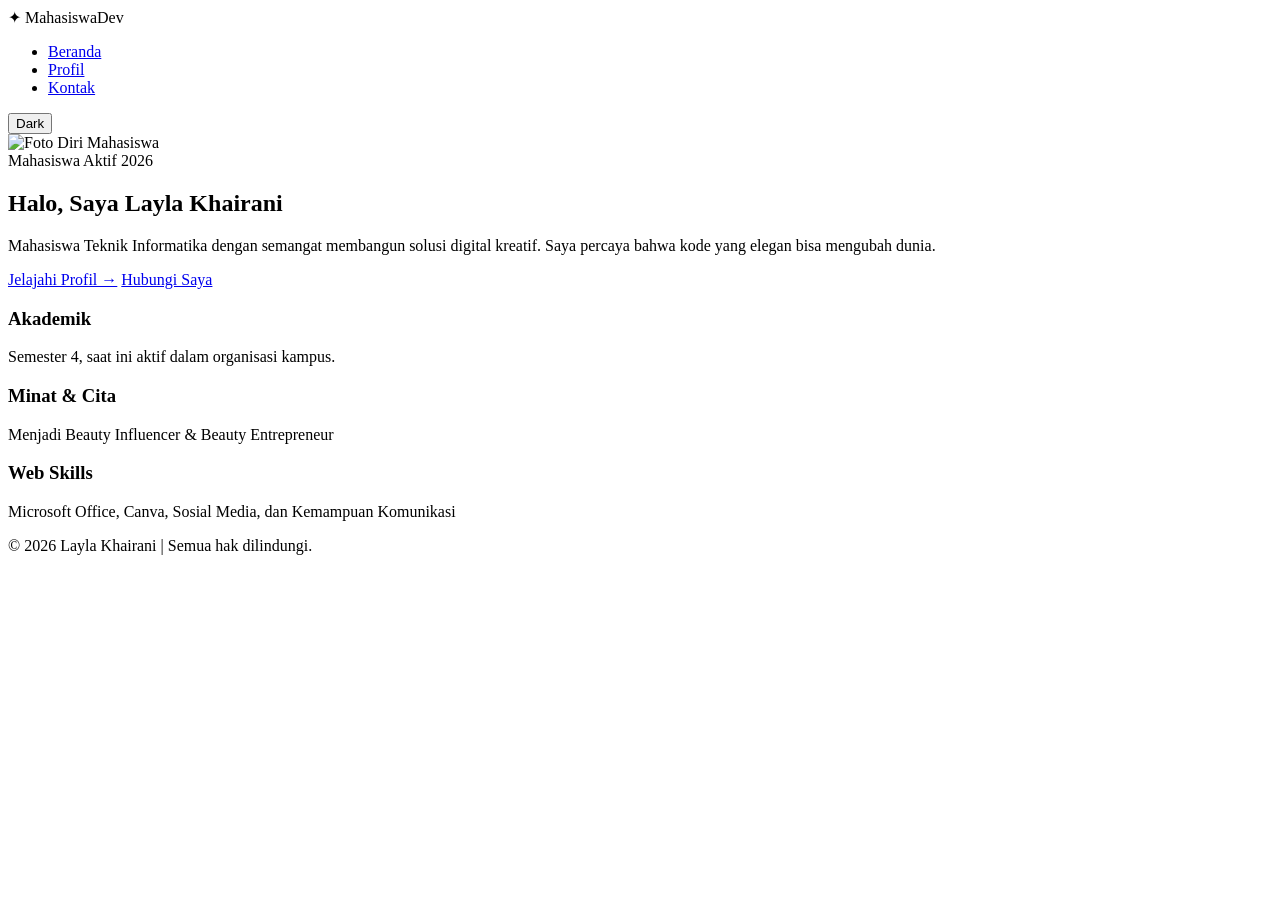
==== index.html @ c2e2e8dd "Add files via upload" ====
<!doctype html>
<html lang="id">
  <head>
    <meta charset="UTF-8" />
    <meta
      name="viewport"
      content="width=device-width, initial-scale=1.0, viewport-fit=cover"
    />
    <title>Home | Portfolio Mahasiswa</title>
    <link rel="stylesheet" href="style.css" />
    <script src="script.js" defer></script>
    <!-- Google Fonts untuk tampilan modern -->
    <link
      href="https://fonts.googleapis.com/css2?family=Inter:opsz,wght@14..32,300;14..32,400;14..32,600;14..32,700&display=swap"
      rel="stylesheet"
    />
  </head>
  <body>
    <header>
      <div class="container header-container">
        <div class="logo"><span class="logo-icon">✦</span> MahasiswaDev</div>
        <nav>
          <ul class="nav-links">
            <li><a href="index.html" class="nav-link active">Beranda</a></li>
            <li><a href="profil.html" class="nav-link">Profil</a></li>
            <li><a href="kontak.html" class="nav-link">Kontak</a></li>
          </ul>
          <button
            id="darkModeToggle"
            class="dark-toggle"
            aria-label="Dark mode toggle"
          >
            Dark
          </button>
        </nav>
      </div>
    </header>

    <main>
      <div class="container">
        <section class="hero glass-card">
          <div class="hero-content">
            <div class="profile-image-wrapper">
              <img
                src="Ranni.jpeg"
                alt="Foto Diri Mahasiswa"
                class="profile-photo"
              />
              <div class="image-glow"></div>
            </div>
            <div class="hero-text">
              <span class="badge">Mahasiswa Aktif 2026</span>
              <h1>
                Halo, Saya <span class="gradient-text">Layla Khairani</span>
              </h1>
              <p>
                Mahasiswa Teknik Informatika dengan semangat membangun solusi
                digital kreatif. Saya percaya bahwa kode yang elegan bisa
                mengubah dunia.
              </p>
              <div class="hero-buttons">
                <a href="profil.html" class="btn-primary">Jelajahi Profil →</a>
                <a href="kontak.html" class="btn-outline">Hubungi Saya</a>
              </div>
            </div>
          </div>
        </section>

        <section class="highlights">
          <div class="card modern-card">
            <h3>Akademik</h3>
            <p>Semester 4, saat ini aktif dalam organisasi kampus.</p>
          </div>
          <div class="card modern-card">
            <div class="card-icon"></div>
            <h3>Minat & Cita</h3>
            <p>Menjadi Beauty Influencer & Beauty Entrepreneur</p>
          </div>
          <div class="card modern-card">
            <div class="card-icon"></div>
            <h3>Web Skills</h3>
            <p>
              Microsoft Office, Canva, Sosial Media, dan Kemampuan Komunikasi
            </p>
          </div>
        </section>
      </div>
    </main>

    <footer>
      <div class="container">
        <p>© 2026 Layla Khairani | Semua hak dilindungi.</p>
      </div>
    </footer>
  </body>
</html>
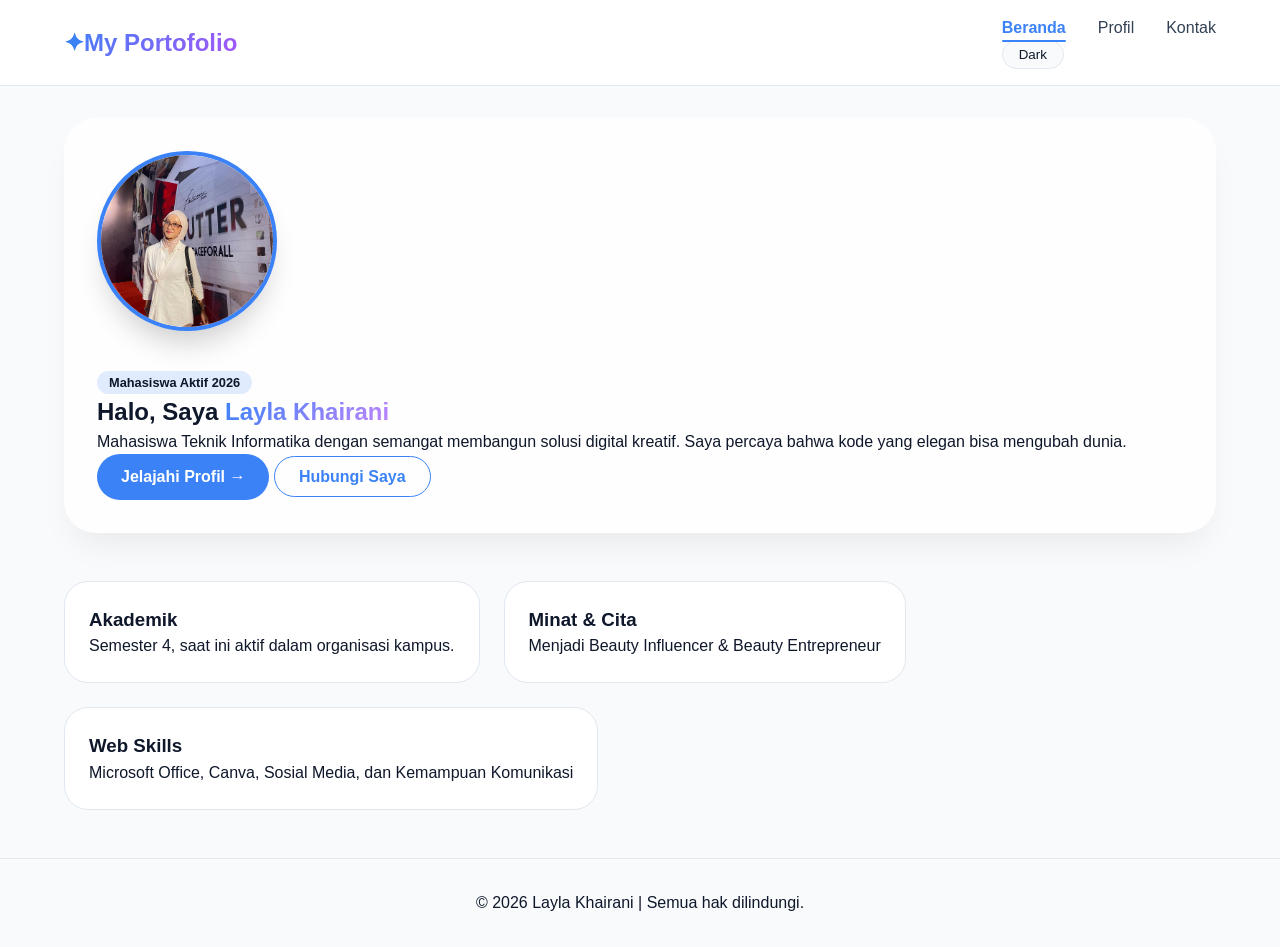
==== commit 24aa81b8: "Update index.html" ====
--- a/index.html
+++ b/index.html
@@ -18,7 +18,7 @@
   <body>
     <header>
       <div class="container header-container">
-        <div class="logo"><span class="logo-icon">✦</span> MahasiswaDev</div>
+        <div class="logo"><span class="logo-icon">✦</span>My Portofolio</div>
         <nav>
           <ul class="nav-links">
             <li><a href="index.html" class="nav-link active">Beranda</a></li>
--- a/style.css
+++ b/style.css
@@ -0,0 +1,352 @@
+/* Reset & Base */
+* {
+  margin: 0;
+  padding: 0;
+  box-sizing: border-box;
+  transition:
+    background-color 0.3s ease,
+    color 0.2s ease,
+    border-color 0.2s;
+}
+
+:root {
+  --bg-primary: #f8fafc;
+  --bg-secondary: #ffffff;
+  --text-primary: #0f172a;
+  --text-secondary: #334155;
+  --accent: #3b82f6;
+  --accent-glow: rgba(59, 130, 246, 0.3);
+  --card-bg: rgba(255, 255, 255, 0.8);
+  --border-light: #e2e8f0;
+  --shadow: 0 20px 35px -12px rgba(0, 0, 0, 0.08);
+}
+
+body.dark {
+  --bg-primary: #0f172a;
+  --bg-secondary: #1e293b;
+  --text-primary: #f1f5f9;
+  --text-secondary: #cbd5e1;
+  --card-bg: rgba(30, 41, 59, 0.85);
+  --border-light: #334155;
+  --shadow: 0 20px 35px -12px rgba(0, 0, 0, 0.3);
+}
+
+body {
+  font-family: "Inter", sans-serif;
+  background: var(--bg-primary);
+  color: var(--text-primary);
+  line-height: 1.5;
+}
+
+.container {
+  max-width: 1200px;
+  margin: 0 auto;
+  padding: 0 24px;
+}
+
+/* Header & Navbar */
+header {
+  background: var(--bg-secondary);
+  backdrop-filter: blur(10px);
+  border-bottom: 1px solid var(--border-light);
+  position: sticky;
+  top: 0;
+  z-index: 100;
+}
+
+.header-container {
+  display: flex;
+  justify-content: space-between;
+  align-items: center;
+  padding: 1rem 24px;
+  flex-wrap: wrap;
+}
+
+.logo {
+  font-weight: 700;
+  font-size: 1.5rem;
+  background: linear-gradient(135deg, var(--accent), #a855f7);
+  background-clip: text;
+  -webkit-background-clip: text;
+  color: transparent;
+}
+
+.logo-icon {
+  background: none;
+  color: var(--accent);
+}
+
+.nav-links {
+  display: flex;
+  gap: 2rem;
+  list-style: none;
+}
+
+.nav-link {
+  text-decoration: none;
+  font-weight: 500;
+  color: var(--text-secondary);
+  transition: 0.2s;
+  position: relative;
+}
+
+.nav-link:hover {
+  color: var(--accent);
+}
+
+.nav-link.active {
+  color: var(--accent);
+  font-weight: 600;
+}
+
+.nav-link.active::after {
+  content: "";
+  position: absolute;
+  bottom: -6px;
+  left: 0;
+  width: 100%;
+  height: 2px;
+  background: var(--accent);
+  border-radius: 4px;
+}
+
+.dark-toggle {
+  background: var(--bg-primary);
+  border: 1px solid var(--border-light);
+  border-radius: 40px;
+  padding: 6px 16px;
+  cursor: pointer;
+  font-weight: 500;
+  color: var(--text-primary);
+  transition: 0.2s;
+}
+
+.dark-toggle:hover {
+  background: var(--accent);
+  color: white;
+  transform: scale(0.96);
+}
+
+/* Glass Card & Modern */
+.glass-card {
+  background: var(--card-bg);
+  backdrop-filter: blur(12px);
+  border-radius: 2rem;
+  border: 1px solid rgba(255, 255, 255, 0.2);
+  box-shadow: var(--shadow);
+  padding: 2rem;
+}
+
+.modern-card {
+  background: var(--bg-secondary);
+  border-radius: 1.5rem;
+  padding: 1.5rem;
+  transition: all 0.3s ease;
+  border: 1px solid var(--border-light);
+}
+
+.modern-card:hover {
+  transform: translateY(-6px);
+  box-shadow: 0 20px 30px -12px rgba(0, 0, 0, 0.15);
+}
+
+.btn-primary {
+  background: var(--accent);
+  color: white;
+  padding: 0.7rem 1.5rem;
+  border-radius: 2rem;
+  text-decoration: none;
+  font-weight: 600;
+  display: inline-block;
+  transition: 0.2s;
+  border: none;
+  cursor: pointer;
+}
+
+.btn-primary:hover {
+  background: #2563eb;
+  transform: scale(1.02);
+  box-shadow: 0 8px 20px var(--accent-glow);
+}
+
+.btn-outline {
+  border: 1.5px solid var(--accent);
+  background: transparent;
+  color: var(--accent);
+  padding: 0.7rem 1.5rem;
+  border-radius: 2rem;
+  text-decoration: none;
+  font-weight: 600;
+  transition: 0.2s;
+}
+
+.btn-outline:hover {
+  background: var(--accent);
+  color: white;
+}
+
+/* Hero Index */
+.hero {
+  margin: 2rem 0 3rem;
+}
+
+.hero-content {
+  display: flex;
+  gap: 2rem;
+  flex-wrap: wrap;
+  align-items: center;
+}
+
+.profile-photo {
+  width: 180px;
+  height: 180px;
+  border-radius: 50%;
+  object-fit: cover;
+  border: 4px solid var(--accent);
+  box-shadow: 0 20px 30px -10px rgba(0, 0, 0, 0.2);
+}
+
+.gradient-text {
+  background: linear-gradient(135deg, var(--accent), #c084fc);
+  background-clip: text;
+  -webkit-background-clip: text;
+  color: transparent;
+}
+
+.badge {
+  background: rgba(59, 130, 246, 0.15);
+  padding: 4px 12px;
+  border-radius: 40px;
+  font-size: 0.8rem;
+  font-weight: 600;
+}
+
+.highlights {
+  display: flex;
+  gap: 1.5rem;
+  flex-wrap: wrap;
+  margin: 3rem 0;
+}
+
+/* Profil Page */
+.profile-grid {
+  display: grid;
+  grid-template-columns: 1fr 1.2fr;
+  gap: 2rem;
+  margin: 2rem 0;
+}
+
+.identity-list li {
+  display: flex;
+  justify-content: space-between;
+  padding: 0.8rem 0;
+  border-bottom: 1px solid var(--border-light);
+}
+
+.extra-description.hidden {
+  display: none;
+}
+
+.extra-description.show {
+  display: block;
+  margin-top: 1rem;
+}
+
+.btn-readmore {
+  background: none;
+  border: none;
+  color: var(--accent);
+  font-weight: 600;
+  cursor: pointer;
+  margin-top: 1rem;
+  font-size: 0.9rem;
+}
+
+.skill-bar {
+  background: var(--border-light);
+  border-radius: 12px;
+  height: 8px;
+  margin-top: 6px;
+  overflow: hidden;
+}
+
+.skill-level {
+  background: linear-gradient(90deg, var(--accent), #a855f7);
+  height: 100%;
+  border-radius: 12px;
+}
+
+/* Kontak Form */
+.contact-wrapper {
+  display: grid;
+  grid-template-columns: 2fr 1fr;
+  gap: 2rem;
+  margin: 3rem 0;
+}
+
+.form-group {
+  margin-bottom: 1.25rem;
+}
+
+label {
+  font-weight: 500;
+  display: block;
+  margin-bottom: 6px;
+}
+
+input,
+textarea {
+  width: 100%;
+  padding: 12px 16px;
+  background: var(--bg-primary);
+  border: 1px solid var(--border-light);
+  border-radius: 1rem;
+  color: var(--text-primary);
+  font-family: inherit;
+}
+
+input:focus,
+textarea:focus {
+  outline: none;
+  border-color: var(--accent);
+  box-shadow: 0 0 0 3px var(--accent-glow);
+}
+
+.error-msg {
+  color: #ef4444;
+  font-size: 0.75rem;
+  margin-top: 4px;
+}
+
+.submit-btn {
+  width: 100%;
+  background: var(--accent);
+}
+
+.form-status {
+  margin-top: 1rem;
+  text-align: center;
+}
+
+footer {
+  text-align: center;
+  padding: 2rem 0;
+  border-top: 1px solid var(--border-light);
+  margin-top: 3rem;
+}
+
+@media (max-width: 768px) {
+  .profile-grid,
+  .contact-wrapper,
+  .hero-content {
+    grid-template-columns: 1fr;
+    flex-direction: column;
+  }
+  .nav-links {
+    gap: 1rem;
+  }
+  .header-container {
+    flex-direction: column;
+    gap: 0.8rem;
+  }
+}
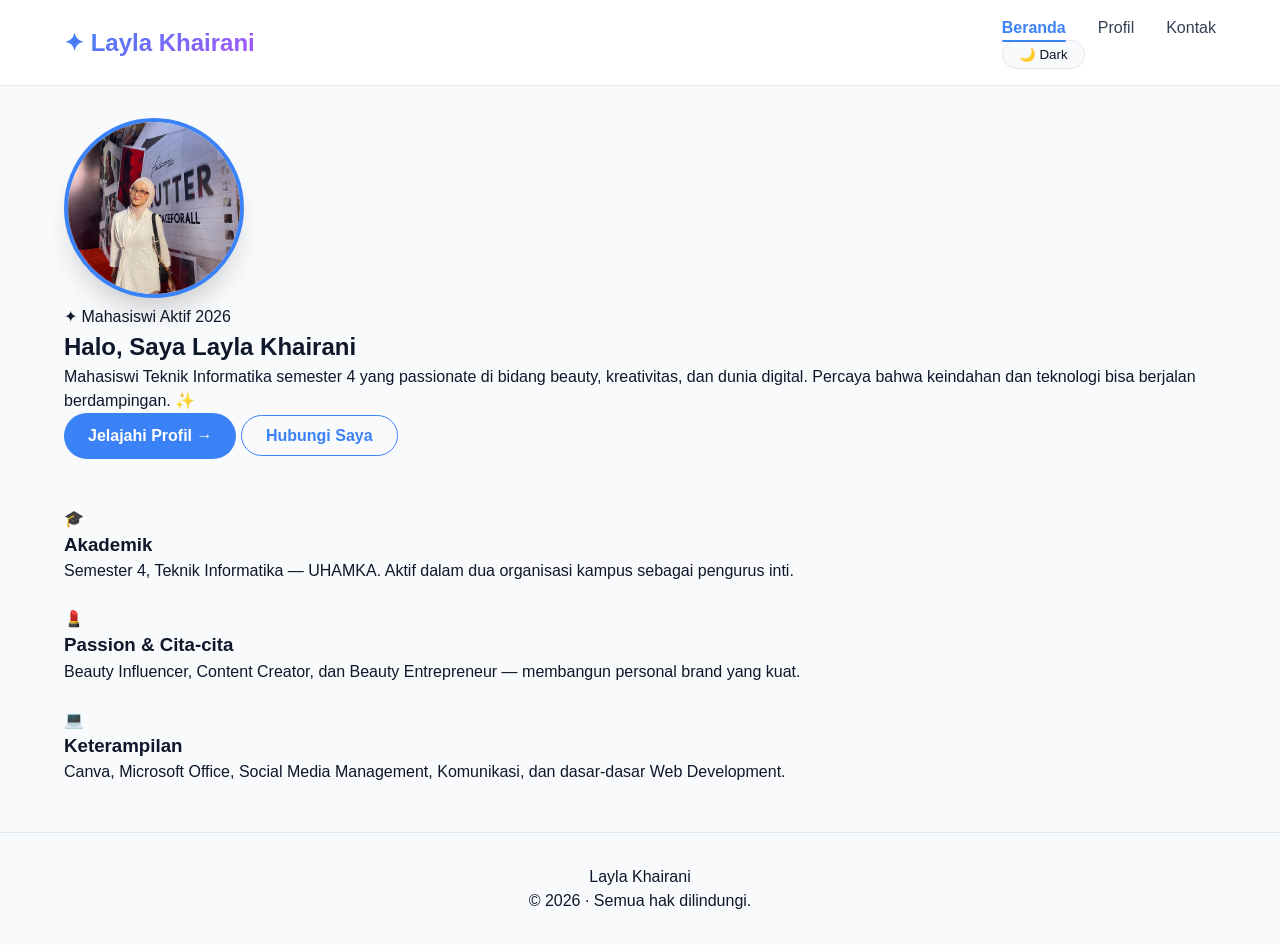
==== commit ed02232f: "Update index.html" ====
--- a/index.html
+++ b/index.html
@@ -2,95 +2,89 @@
 <html lang="id">
   <head>
     <meta charset="UTF-8" />
-    <meta
-      name="viewport"
-      content="width=device-width, initial-scale=1.0, viewport-fit=cover"
-    />
-    <title>Home | Portfolio Mahasiswa</title>
+    <meta name="viewport" content="width=device-width, initial-scale=1.0" />
+    <title>Beranda | Layla Khairani</title>
     <link rel="stylesheet" href="style.css" />
     <script src="script.js" defer></script>
-    <!-- Google Fonts untuk tampilan modern -->
-    <link
-      href="https://fonts.googleapis.com/css2?family=Inter:opsz,wght@14..32,300;14..32,400;14..32,600;14..32,700&display=swap"
-      rel="stylesheet"
-    />
   </head>
   <body>
+
     <header>
       <div class="container header-container">
-        <div class="logo"><span class="logo-icon">✦</span>My Portofolio</div>
+        <a href="index.html" class="logo">✦ Layla Khairani</a>
         <nav>
           <ul class="nav-links">
             <li><a href="index.html" class="nav-link active">Beranda</a></li>
             <li><a href="profil.html" class="nav-link">Profil</a></li>
             <li><a href="kontak.html" class="nav-link">Kontak</a></li>
           </ul>
-          <button
-            id="darkModeToggle"
-            class="dark-toggle"
-            aria-label="Dark mode toggle"
-          >
-            Dark
-          </button>
+          <button id="darkModeToggle" class="dark-toggle">🌙 Dark</button>
         </nav>
       </div>
     </header>
 
     <main>
       <div class="container">
-        <section class="hero glass-card">
-          <div class="hero-content">
-            <div class="profile-image-wrapper">
-              <img
-                src="Ranni.jpeg"
-                alt="Foto Diri Mahasiswa"
-                class="profile-photo"
-              />
-              <div class="image-glow"></div>
+
+        <section class="hero">
+          <div class="hero-bg-deco"></div>
+          <div class="hero-inner">
+
+            <div class="photo-frame animate animate-d1">
+              <img src="Ranni.jpeg" alt="Foto Layla Khairani" class="profile-photo" />
             </div>
+
             <div class="hero-text">
-              <span class="badge">Mahasiswa Aktif 2026</span>
-              <h1>
-                Halo, Saya <span class="gradient-text">Layla Khairani</span>
+              <div class="hero-eyebrow animate animate-d1">
+                <span>✦</span> Mahasiswi Aktif 2026
+              </div>
+              <h1 class="hero-title animate animate-d2">
+                Halo, Saya
+                <span class="grad-name">Layla Khairani</span>
               </h1>
-              <p>
-                Mahasiswa Teknik Informatika dengan semangat membangun solusi
-                digital kreatif. Saya percaya bahwa kode yang elegan bisa
-                mengubah dunia.
+              <p class="hero-desc animate animate-d3">
+                Mahasiswi Teknik Informatika semester 4 yang passionate di bidang
+                beauty, kreativitas, dan dunia digital. Percaya bahwa keindahan
+                dan teknologi bisa berjalan berdampingan. ✨
               </p>
-              <div class="hero-buttons">
+              <div class="hero-cta animate animate-d4">
                 <a href="profil.html" class="btn-primary">Jelajahi Profil →</a>
                 <a href="kontak.html" class="btn-outline">Hubungi Saya</a>
               </div>
             </div>
+
           </div>
         </section>
 
-        <section class="highlights">
-          <div class="card modern-card">
+        <section class="highlights animate animate-d5">
+          <div class="hi-card">
+            <span class="hi-card-icon">🎓</span>
             <h3>Akademik</h3>
-            <p>Semester 4, saat ini aktif dalam organisasi kampus.</p>
+            <p>Semester 4, Teknik Informatika — UHAMKA. Aktif dalam dua organisasi kampus sebagai pengurus inti.</p>
           </div>
-          <div class="card modern-card">
-            <div class="card-icon"></div>
-            <h3>Minat & Cita</h3>
-            <p>Menjadi Beauty Influencer & Beauty Entrepreneur</p>
+          <div class="hi-card">
+            <span class="hi-card-icon">💄</span>
+            <h3>Passion & Cita-cita</h3>
+            <p>Beauty Influencer, Content Creator, dan Beauty Entrepreneur — membangun personal brand yang kuat.</p>
           </div>
-          <div class="card modern-card">
-            <div class="card-icon"></div>
-            <h3>Web Skills</h3>
-            <p>
-              Microsoft Office, Canva, Sosial Media, dan Kemampuan Komunikasi
-            </p>
+          <div class="hi-card">
+            <span class="hi-card-icon">💻</span>
+            <h3>Keterampilan</h3>
+            <p>Canva, Microsoft Office, Social Media Management, Komunikasi, dan dasar-dasar Web Development.</p>
           </div>
         </section>
+
       </div>
     </main>
 
     <footer>
       <div class="container">
-        <p>© 2026 Layla Khairani | Semua hak dilindungi.</p>
+        <div class="footer-inner">
+          <span class="footer-name">Layla Khairani</span>
+          <p class="footer-copy">© 2026 · Semua hak dilindungi.</p>
+        </div>
       </div>
     </footer>
+
   </body>
 </html>
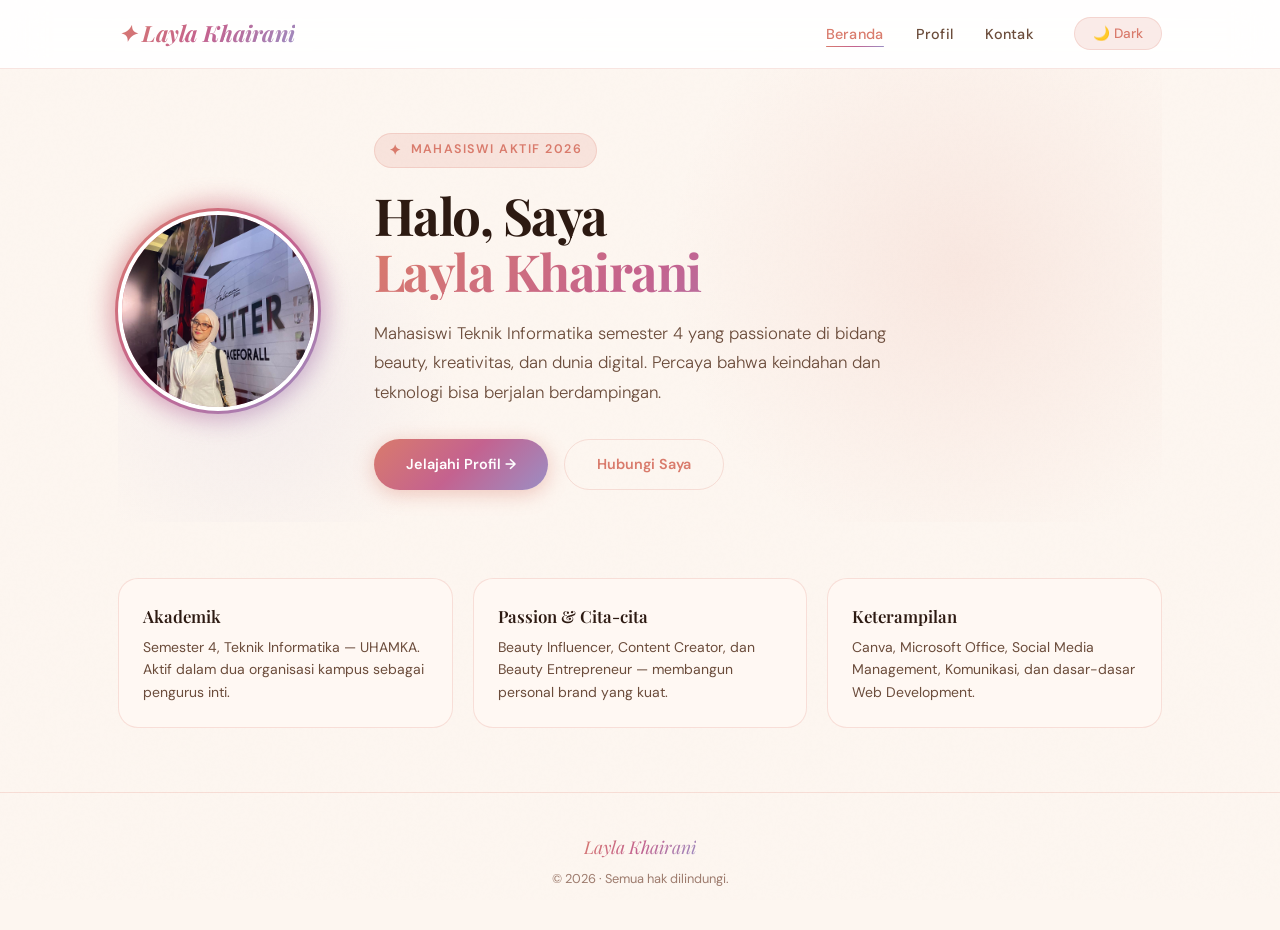
==== commit 8727d263: "Update index.html" ====
--- a/index.html
+++ b/index.html
@@ -8,7 +8,6 @@
     <script src="script.js" defer></script>
   </head>
   <body>
-
     <header>
       <div class="container header-container">
         <a href="index.html" class="logo">✦ Layla Khairani</a>
@@ -18,20 +17,22 @@
             <li><a href="profil.html" class="nav-link">Profil</a></li>
             <li><a href="kontak.html" class="nav-link">Kontak</a></li>
           </ul>
-          <button id="darkModeToggle" class="dark-toggle">🌙 Dark</button>
+          <button id="darkModeToggle" class="dark-toggle">Dark</button>
         </nav>
       </div>
     </header>
 
     <main>
       <div class="container">
-
         <section class="hero">
           <div class="hero-bg-deco"></div>
           <div class="hero-inner">
-
             <div class="photo-frame animate animate-d1">
-              <img src="Ranni.jpeg" alt="Foto Layla Khairani" class="profile-photo" />
+              <img
+                src="Ranni.jpeg"
+                alt="Foto Layla Khairani"
+                class="profile-photo"
+              />
             </div>
 
             <div class="hero-text">
@@ -43,37 +44,41 @@
                 <span class="grad-name">Layla Khairani</span>
               </h1>
               <p class="hero-desc animate animate-d3">
-                Mahasiswi Teknik Informatika semester 4 yang passionate di bidang
-                beauty, kreativitas, dan dunia digital. Percaya bahwa keindahan
-                dan teknologi bisa berjalan berdampingan. ✨
+                Mahasiswi Teknik Informatika semester 4 yang passionate di
+                bidang beauty, kreativitas, dan dunia digital. Percaya bahwa
+                keindahan dan teknologi bisa berjalan berdampingan.
               </p>
               <div class="hero-cta animate animate-d4">
                 <a href="profil.html" class="btn-primary">Jelajahi Profil →</a>
                 <a href="kontak.html" class="btn-outline">Hubungi Saya</a>
               </div>
             </div>
-
           </div>
         </section>
 
         <section class="highlights animate animate-d5">
           <div class="hi-card">
-            <span class="hi-card-icon">🎓</span>
             <h3>Akademik</h3>
-            <p>Semester 4, Teknik Informatika — UHAMKA. Aktif dalam dua organisasi kampus sebagai pengurus inti.</p>
+            <p>
+              Semester 4, Teknik Informatika — UHAMKA. Aktif dalam dua
+              organisasi kampus sebagai pengurus inti.
+            </p>
           </div>
           <div class="hi-card">
-            <span class="hi-card-icon">💄</span>
             <h3>Passion & Cita-cita</h3>
-            <p>Beauty Influencer, Content Creator, dan Beauty Entrepreneur — membangun personal brand yang kuat.</p>
+            <p>
+              Beauty Influencer, Content Creator, dan Beauty Entrepreneur —
+              membangun personal brand yang kuat.
+            </p>
           </div>
           <div class="hi-card">
-            <span class="hi-card-icon">💻</span>
             <h3>Keterampilan</h3>
-            <p>Canva, Microsoft Office, Social Media Management, Komunikasi, dan dasar-dasar Web Development.</p>
+            <p>
+              Canva, Microsoft Office, Social Media Management, Komunikasi, dan
+              dasar-dasar Web Development.
+            </p>
           </div>
         </section>
-
       </div>
     </main>
 
@@ -85,6 +90,5 @@
         </div>
       </div>
     </footer>
-
   </body>
 </html>
--- a/style.css
+++ b/style.css
@@ -1,287 +1,631 @@
-/* Reset & Base */
-* {
-  margin: 0;
-  padding: 0;
+@import url('https://fonts.googleapis.com/css2?family=Playfair+Display:ital,wght@0,400;0,600;0,700;1,400&family=DM+Sans:ital,opsz,wght@0,9..40,300;0,9..40,400;0,9..40,500;0,9..40,600;1,9..40,300&display=swap');
+
+/* ============ RESET & ROOT ============ */
+*, *::before, *::after {
+  margin: 0; padding: 0;
   box-sizing: border-box;
-  transition:
-    background-color 0.3s ease,
-    color 0.2s ease,
-    border-color 0.2s;
 }
 
 :root {
-  --bg-primary: #f8fafc;
-  --bg-secondary: #ffffff;
-  --text-primary: #0f172a;
-  --text-secondary: #334155;
-  --accent: #3b82f6;
-  --accent-glow: rgba(59, 130, 246, 0.3);
-  --card-bg: rgba(255, 255, 255, 0.8);
-  --border-light: #e2e8f0;
-  --shadow: 0 20px 35px -12px rgba(0, 0, 0, 0.08);
+  --bg: #fdf6f0;
+  --bg2: #ffffff;
+  --surface: rgba(255, 248, 244, 0.85);
+  --surface2: rgba(255, 255, 255, 0.9);
+  --text: #2d1a12;
+  --text2: #6b4c3b;
+  --text3: #9e7c6e;
+  --accent: #d97b6c;
+  --accent2: #c4628f;
+  --accent3: #9b8ec4;
+  --accent-soft: rgba(217, 123, 108, 0.15);
+  --accent-glow: rgba(217, 123, 108, 0.35);
+  --border: rgba(217, 123, 108, 0.2);
+  --border2: rgba(196, 98, 143, 0.15);
+  --shadow: 0 8px 40px -8px rgba(180, 80, 60, 0.15);
+  --shadow2: 0 20px 60px -15px rgba(180, 80, 60, 0.2);
+  --grad: linear-gradient(135deg, #d97b6c, #c4628f, #9b8ec4);
+  --grad2: linear-gradient(135deg, #fde8e2, #fce4ef, #ede8f8);
+  --font-display: 'Playfair Display', Georgia, serif;
+  --font-body: 'DM Sans', sans-serif;
+  --radius: 20px;
+  --radius2: 32px;
 }
 
 body.dark {
-  --bg-primary: #0f172a;
-  --bg-secondary: #1e293b;
-  --text-primary: #f1f5f9;
-  --text-secondary: #cbd5e1;
-  --card-bg: rgba(30, 41, 59, 0.85);
-  --border-light: #334155;
-  --shadow: 0 20px 35px -12px rgba(0, 0, 0, 0.3);
-}
+  --bg: #1a0f0d;
+  --bg2: #241510;
+  --surface: rgba(40, 22, 16, 0.9);
+  --surface2: rgba(36, 21, 16, 0.95);
+  --text: #f8ede8;
+  --text2: #d4a99a;
+  --text3: #9e7c6e;
+  --accent: #e8907f;
+  --accent2: #d47aa3;
+  --accent-soft: rgba(232, 144, 127, 0.12);
+  --border: rgba(232, 144, 127, 0.2);
+  --border2: rgba(212, 122, 163, 0.15);
+  --shadow: 0 8px 40px -8px rgba(0, 0, 0, 0.5);
+  --shadow2: 0 20px 60px -15px rgba(0, 0, 0, 0.6);
+  --grad2: linear-gradient(135deg, #3d1e18, #3a1a2a, #251d38);
+}
+
+/* ============ BASE ============ */
+html { scroll-behavior: smooth; }
 
 body {
-  font-family: "Inter", sans-serif;
-  background: var(--bg-primary);
-  color: var(--text-primary);
-  line-height: 1.5;
+  font-family: var(--font-body);
+  background: var(--bg);
+  color: var(--text);
+  line-height: 1.6;
+  transition: background 0.4s ease, color 0.3s ease;
+  overflow-x: hidden;
 }
 
 .container {
-  max-width: 1200px;
+  max-width: 1100px;
   margin: 0 auto;
-  padding: 0 24px;
-}
-
-/* Header & Navbar */
+  padding: 0 28px;
+}
+
+/* Noise texture overlay */
+body::before {
+  content: '';
+  position: fixed; inset: 0;
+  background-image: url("data:image/svg+xml,%3Csvg viewBox='0 0 256 256' xmlns='http://www.w3.org/2000/svg'%3E%3Cfilter id='n'%3E%3CfeTurbulence type='fractalNoise' baseFrequency='0.9' numOctaves='4' stitchTiles='stitch'/%3E%3C/filter%3E%3Crect width='100%25' height='100%25' filter='url(%23n)' opacity='0.025'/%3E%3C/svg%3E");
+  pointer-events: none;
+  z-index: 0;
+  opacity: 0.4;
+}
+
+/* ============ HEADER ============ */
 header {
-  background: var(--bg-secondary);
-  backdrop-filter: blur(10px);
-  border-bottom: 1px solid var(--border-light);
-  position: sticky;
-  top: 0;
-  z-index: 100;
+  position: sticky; top: 0; z-index: 100;
+  background: var(--surface2);
+  backdrop-filter: blur(20px) saturate(1.5);
+  -webkit-backdrop-filter: blur(20px) saturate(1.5);
+  border-bottom: 1px solid var(--border);
+  transition: background 0.4s ease;
 }
 
 .header-container {
   display: flex;
   justify-content: space-between;
   align-items: center;
-  padding: 1rem 24px;
+  padding: 1rem 28px;
+  gap: 1rem;
   flex-wrap: wrap;
 }
 
 .logo {
+  font-family: var(--font-display);
+  font-size: 1.4rem;
   font-weight: 700;
-  font-size: 1.5rem;
-  background: linear-gradient(135deg, var(--accent), #a855f7);
+  font-style: italic;
+  background: var(--grad);
   background-clip: text;
   -webkit-background-clip: text;
   color: transparent;
-}
-
-.logo-icon {
-  background: none;
-  color: var(--accent);
+  letter-spacing: -0.02em;
+  text-decoration: none;
+}
+
+nav {
+  display: flex;
+  align-items: center;
+  gap: 2.5rem;
 }
 
 .nav-links {
   display: flex;
   gap: 2rem;
   list-style: none;
+  align-items: center;
 }
 
 .nav-link {
   text-decoration: none;
+  font-size: 0.9rem;
   font-weight: 500;
-  color: var(--text-secondary);
-  transition: 0.2s;
+  color: var(--text2);
+  letter-spacing: 0.02em;
   position: relative;
-}
-
-.nav-link:hover {
-  color: var(--accent);
-}
-
+  padding-bottom: 2px;
+  transition: color 0.2s ease;
+}
+
+.nav-link::after {
+  content: '';
+  position: absolute;
+  bottom: -2px; left: 0;
+  width: 0; height: 1.5px;
+  background: var(--grad);
+  border-radius: 4px;
+  transition: width 0.3s ease;
+}
+
+.nav-link:hover,
 .nav-link.active {
   color: var(--accent);
-  font-weight: 600;
-}
-
+}
+
+.nav-link:hover::after,
 .nav-link.active::after {
-  content: "";
-  position: absolute;
-  bottom: -6px;
-  left: 0;
   width: 100%;
-  height: 2px;
-  background: var(--accent);
-  border-radius: 4px;
 }
 
 .dark-toggle {
-  background: var(--bg-primary);
-  border: 1px solid var(--border-light);
+  background: var(--accent-soft);
+  border: 1px solid var(--border);
   border-radius: 40px;
-  padding: 6px 16px;
+  padding: 7px 18px;
   cursor: pointer;
+  font-family: var(--font-body);
+  font-size: 0.85rem;
   font-weight: 500;
-  color: var(--text-primary);
-  transition: 0.2s;
+  color: var(--accent);
+  transition: all 0.25s ease;
+  white-space: nowrap;
 }
 
 .dark-toggle:hover {
   background: var(--accent);
   color: white;
-  transform: scale(0.96);
-}
-
-/* Glass Card & Modern */
-.glass-card {
-  background: var(--card-bg);
-  backdrop-filter: blur(12px);
-  border-radius: 2rem;
-  border: 1px solid rgba(255, 255, 255, 0.2);
-  box-shadow: var(--shadow);
-  padding: 2rem;
-}
-
-.modern-card {
-  background: var(--bg-secondary);
-  border-radius: 1.5rem;
-  padding: 1.5rem;
-  transition: all 0.3s ease;
-  border: 1px solid var(--border-light);
-}
-
-.modern-card:hover {
-  transform: translateY(-6px);
-  box-shadow: 0 20px 30px -12px rgba(0, 0, 0, 0.15);
-}
-
-.btn-primary {
-  background: var(--accent);
-  color: white;
-  padding: 0.7rem 1.5rem;
-  border-radius: 2rem;
-  text-decoration: none;
-  font-weight: 600;
-  display: inline-block;
-  transition: 0.2s;
-  border: none;
-  cursor: pointer;
-}
-
-.btn-primary:hover {
-  background: #2563eb;
-  transform: scale(1.02);
-  box-shadow: 0 8px 20px var(--accent-glow);
-}
-
-.btn-outline {
-  border: 1.5px solid var(--accent);
-  background: transparent;
-  color: var(--accent);
-  padding: 0.7rem 1.5rem;
-  border-radius: 2rem;
-  text-decoration: none;
-  font-weight: 600;
-  transition: 0.2s;
-}
-
-.btn-outline:hover {
-  background: var(--accent);
-  color: white;
-}
-
-/* Hero Index */
+  transform: scale(0.97);
+}
+
+/* ============ HERO (INDEX) ============ */
 .hero {
-  margin: 2rem 0 3rem;
-}
-
-.hero-content {
-  display: flex;
-  gap: 2rem;
-  flex-wrap: wrap;
-  align-items: center;
+  padding: 4rem 0 2rem;
+  position: relative;
+}
+
+.hero-bg-deco {
+  position: absolute;
+  inset: 0;
+  overflow: hidden;
+  pointer-events: none;
+  z-index: -1;
+}
+
+.hero-bg-deco::before {
+  content: '';
+  position: absolute;
+  top: -100px; right: -100px;
+  width: 600px; height: 600px;
+  background: radial-gradient(circle, rgba(217,123,108,0.12) 0%, transparent 70%);
+  border-radius: 50%;
+  animation: float 8s ease-in-out infinite;
+}
+
+.hero-bg-deco::after {
+  content: '';
+  position: absolute;
+  bottom: -60px; left: -60px;
+  width: 400px; height: 400px;
+  background: radial-gradient(circle, rgba(155,142,196,0.1) 0%, transparent 70%);
+  border-radius: 50%;
+  animation: float 10s ease-in-out infinite reverse;
+}
+
+@keyframes float {
+  0%, 100% { transform: translateY(0) scale(1); }
+  50% { transform: translateY(-20px) scale(1.03); }
+}
+
+.hero-inner {
+  display: grid;
+  grid-template-columns: auto 1fr;
+  gap: 3.5rem;
+  align-items: center;
+}
+
+/* Photo frame */
+.photo-frame {
+  position: relative;
+  flex-shrink: 0;
+}
+
+.photo-frame::before {
+  content: '';
+  position: absolute;
+  inset: -8px;
+  border-radius: 50%;
+  background: var(--grad);
+  z-index: -1;
+  opacity: 0.6;
+  filter: blur(12px);
+  animation: pulse-glow 4s ease-in-out infinite;
+}
+
+@keyframes pulse-glow {
+  0%, 100% { opacity: 0.4; transform: scale(1); }
+  50% { opacity: 0.8; transform: scale(1.05); }
+}
+
+.photo-frame::after {
+  content: '';
+  position: absolute;
+  inset: -3px;
+  border-radius: 50%;
+  background: var(--grad);
+  z-index: -1;
 }
 
 .profile-photo {
-  width: 180px;
-  height: 180px;
+  width: 200px; height: 200px;
   border-radius: 50%;
   object-fit: cover;
-  border: 4px solid var(--accent);
-  box-shadow: 0 20px 30px -10px rgba(0, 0, 0, 0.2);
-}
-
-.gradient-text {
-  background: linear-gradient(135deg, var(--accent), #c084fc);
+  object-position: top;
+  border: 4px solid var(--bg2);
+  display: block;
+  position: relative;
+}
+
+.hero-text {
+  max-width: 560px;
+}
+
+.hero-eyebrow {
+  display: inline-flex;
+  align-items: center;
+  gap: 8px;
+  font-size: 0.78rem;
+  font-weight: 600;
+  letter-spacing: 0.12em;
+  text-transform: uppercase;
+  color: var(--accent);
+  background: var(--accent-soft);
+  padding: 5px 14px;
+  border-radius: 40px;
+  margin-bottom: 1.2rem;
+  border: 1px solid var(--border);
+}
+
+.hero-eyebrow span { font-size: 0.9rem; }
+
+h1.hero-title {
+  font-family: var(--font-display);
+  font-size: clamp(2.2rem, 5vw, 3.2rem);
+  font-weight: 700;
+  line-height: 1.1;
+  margin-bottom: 1.2rem;
+  letter-spacing: -0.03em;
+}
+
+.grad-name {
+  background: var(--grad);
   background-clip: text;
   -webkit-background-clip: text;
   color: transparent;
-}
-
-.badge {
-  background: rgba(59, 130, 246, 0.15);
-  padding: 4px 12px;
+  display: block;
+}
+
+.hero-desc {
+  font-size: 1.05rem;
+  color: var(--text2);
+  line-height: 1.75;
+  margin-bottom: 2rem;
+  font-weight: 300;
+}
+
+.hero-cta {
+  display: flex;
+  gap: 1rem;
+  flex-wrap: wrap;
+}
+
+/* ============ BUTTONS ============ */
+.btn-primary {
+  background: var(--grad);
+  color: white;
+  padding: 0.8rem 2rem;
   border-radius: 40px;
-  font-size: 0.8rem;
+  text-decoration: none;
+  font-size: 0.9rem;
   font-weight: 600;
-}
-
+  border: none;
+  cursor: pointer;
+  display: inline-flex;
+  align-items: center;
+  gap: 6px;
+  transition: all 0.3s ease;
+  box-shadow: 0 4px 20px rgba(217, 123, 108, 0.4);
+}
+
+.btn-primary:hover {
+  transform: translateY(-2px);
+  box-shadow: 0 8px 30px rgba(217, 123, 108, 0.5);
+}
+
+.btn-outline {
+  background: transparent;
+  color: var(--accent);
+  padding: 0.8rem 2rem;
+  border-radius: 40px;
+  text-decoration: none;
+  font-size: 0.9rem;
+  font-weight: 600;
+  border: 1.5px solid var(--border);
+  transition: all 0.3s ease;
+  display: inline-flex;
+  align-items: center;
+  gap: 6px;
+}
+
+.btn-outline:hover {
+  background: var(--accent-soft);
+  border-color: var(--accent);
+  transform: translateY(-2px);
+}
+
+/* ============ HIGHLIGHT CARDS ============ */
 .highlights {
-  display: flex;
-  gap: 1.5rem;
-  flex-wrap: wrap;
-  margin: 3rem 0;
-}
-
-/* Profil Page */
-.profile-grid {
   display: grid;
-  grid-template-columns: 1fr 1.2fr;
+  grid-template-columns: repeat(3, 1fr);
+  gap: 1.25rem;
+  margin: 3.5rem 0 4rem;
+}
+
+.hi-card {
+  background: var(--surface);
+  border: 1px solid var(--border);
+  border-radius: var(--radius);
+  padding: 1.5rem;
+  transition: all 0.35s ease;
+  position: relative;
+  overflow: hidden;
+}
+
+.hi-card::before {
+  content: '';
+  position: absolute;
+  top: 0; left: 0;
+  width: 100%; height: 3px;
+  background: var(--grad);
+  opacity: 0;
+  transition: opacity 0.3s ease;
+}
+
+.hi-card:hover {
+  transform: translateY(-6px);
+  box-shadow: var(--shadow2);
+  border-color: var(--accent);
+}
+
+.hi-card:hover::before { opacity: 1; }
+
+.hi-card-icon {
+  font-size: 1.8rem;
+  margin-bottom: 0.75rem;
+  display: block;
+}
+
+.hi-card h3 {
+  font-family: var(--font-display);
+  font-size: 1.05rem;
+  font-weight: 600;
+  margin-bottom: 0.4rem;
+  color: var(--text);
+}
+
+.hi-card p {
+  font-size: 0.875rem;
+  color: var(--text2);
+  line-height: 1.6;
+}
+
+/* ============ PROFIL PAGE ============ */
+.page-header {
+  padding: 3rem 0 1rem;
+  text-align: center;
+}
+
+.page-title {
+  font-family: var(--font-display);
+  font-size: clamp(2rem, 4vw, 2.8rem);
+  font-weight: 700;
+  letter-spacing: -0.03em;
+  margin-bottom: 0.5rem;
+}
+
+.page-subtitle {
+  font-size: 1rem;
+  color: var(--text2);
+  font-weight: 300;
+}
+
+.profil-grid {
+  display: grid;
+  grid-template-columns: 1fr 1.4fr;
   gap: 2rem;
   margin: 2rem 0;
 }
 
+.glass-card {
+  background: var(--surface);
+  backdrop-filter: blur(16px);
+  -webkit-backdrop-filter: blur(16px);
+  border: 1px solid var(--border);
+  border-radius: var(--radius2);
+  padding: 2rem;
+  transition: all 0.3s ease;
+}
+
+.glass-card:hover {
+  box-shadow: var(--shadow);
+}
+
+.card-title {
+  font-family: var(--font-display);
+  font-size: 1.3rem;
+  font-weight: 600;
+  margin-bottom: 1.5rem;
+  display: flex;
+  align-items: center;
+  gap: 8px;
+}
+
+.card-title::before {
+  content: '';
+  width: 4px; height: 20px;
+  background: var(--grad);
+  border-radius: 4px;
+  display: inline-block;
+}
+
+.identity-list {
+  list-style: none;
+}
+
 .identity-list li {
   display: flex;
   justify-content: space-between;
-  padding: 0.8rem 0;
-  border-bottom: 1px solid var(--border-light);
-}
-
-.extra-description.hidden {
-  display: none;
-}
-
-.extra-description.show {
-  display: block;
+  align-items: center;
+  padding: 0.85rem 0;
+  border-bottom: 1px solid var(--border);
+  gap: 1rem;
+  font-size: 0.9rem;
+}
+
+.identity-list li:last-child { border-bottom: none; }
+
+.identity-list .label {
+  color: var(--text3);
+  font-weight: 500;
+  font-size: 0.8rem;
+  letter-spacing: 0.04em;
+  text-transform: uppercase;
+  flex-shrink: 0;
+}
+
+.identity-list .val {
+  font-weight: 600;
+  color: var(--text);
+  text-align: right;
+}
+
+/* Hobi & Cita badges */
+.badges-section { margin-top: 1.5rem; }
+.badges-section h4 {
+  font-size: 0.78rem;
+  font-weight: 600;
+  letter-spacing: 0.08em;
+  text-transform: uppercase;
+  color: var(--text3);
+  margin-bottom: 0.6rem;
+}
+.badge-row { display: flex; flex-wrap: wrap; gap: 8px; margin-bottom: 1.2rem; }
+.badge-item {
+  background: var(--accent-soft);
+  color: var(--accent);
+  font-size: 0.78rem;
+  font-weight: 500;
+  padding: 5px 12px;
+  border-radius: 40px;
+  border: 1px solid var(--border);
+}
+
+/* Description card */
+.desc-short {
+  font-size: 0.95rem;
+  color: var(--text2);
+  line-height: 1.8;
+  font-weight: 300;
+}
+
+.desc-more {
+  font-size: 0.95rem;
+  color: var(--text2);
+  line-height: 1.8;
+  font-weight: 300;
   margin-top: 1rem;
+  max-height: 0;
+  overflow: hidden;
+  transition: max-height 0.5s ease, opacity 0.4s ease;
+  opacity: 0;
+}
+
+.desc-more.show {
+  max-height: 300px;
+  opacity: 1;
 }
 
 .btn-readmore {
   background: none;
-  border: none;
+  border: 1px solid var(--border);
   color: var(--accent);
-  font-weight: 600;
+  padding: 7px 18px;
+  border-radius: 40px;
+  font-family: var(--font-body);
+  font-size: 0.85rem;
+  font-weight: 500;
   cursor: pointer;
-  margin-top: 1rem;
-  font-size: 0.9rem;
-}
+  margin-top: 1.25rem;
+  display: inline-flex;
+  align-items: center;
+  gap: 6px;
+  transition: all 0.25s ease;
+}
+
+.btn-readmore:hover {
+  background: var(--accent-soft);
+  transform: translateY(-1px);
+}
+
+/* Skills */
+.skills-section {
+  margin: 2rem 0 4rem;
+}
+
+.skill-item {
+  margin-bottom: 1.2rem;
+}
+
+.skill-header {
+  display: flex;
+  justify-content: space-between;
+  font-size: 0.875rem;
+  font-weight: 500;
+  color: var(--text2);
+  margin-bottom: 8px;
+}
+
+.skill-pct { color: var(--accent); font-weight: 600; }
 
 .skill-bar {
-  background: var(--border-light);
+  height: 6px;
+  background: var(--border);
   border-radius: 12px;
-  height: 8px;
-  margin-top: 6px;
   overflow: hidden;
 }
 
-.skill-level {
-  background: linear-gradient(90deg, var(--accent), #a855f7);
+.skill-fill {
   height: 100%;
+  background: var(--grad);
   border-radius: 12px;
-}
-
-/* Kontak Form */
+  width: 0;
+  transition: width 1.2s cubic-bezier(0.4, 0, 0.2, 1);
+}
+
+/* ============ KONTAK PAGE ============ */
 .contact-wrapper {
   display: grid;
-  grid-template-columns: 2fr 1fr;
+  grid-template-columns: 1.6fr 1fr;
   gap: 2rem;
-  margin: 3rem 0;
+  margin: 2rem 0 4rem;
+}
+
+.contact-title {
+  font-family: var(--font-display);
+  font-size: 1.6rem;
+  font-weight: 700;
+  margin-bottom: 0.5rem;
+}
+
+.contact-desc {
+  font-size: 0.9rem;
+  color: var(--text2);
+  margin-bottom: 1.75rem;
 }
 
 .form-group {
@@ -289,64 +633,175 @@
 }
 
 label {
-  font-weight: 500;
   display: block;
-  margin-bottom: 6px;
-}
-
-input,
-textarea {
+  font-size: 0.82rem;
+  font-weight: 600;
+  color: var(--text2);
+  letter-spacing: 0.04em;
+  text-transform: uppercase;
+  margin-bottom: 7px;
+}
+
+label .req { color: var(--accent); }
+
+input, textarea {
   width: 100%;
   padding: 12px 16px;
-  background: var(--bg-primary);
-  border: 1px solid var(--border-light);
-  border-radius: 1rem;
-  color: var(--text-primary);
-  font-family: inherit;
-}
-
-input:focus,
-textarea:focus {
+  background: var(--bg);
+  border: 1.5px solid var(--border);
+  border-radius: var(--radius);
+  color: var(--text);
+  font-family: var(--font-body);
+  font-size: 0.95rem;
+  transition: all 0.25s ease;
   outline: none;
+  appearance: none;
+}
+
+input:focus, textarea:focus {
   border-color: var(--accent);
-  box-shadow: 0 0 0 3px var(--accent-glow);
+  box-shadow: 0 0 0 3px var(--accent-soft);
+  background: var(--bg2);
+}
+
+input.error, textarea.error {
+  border-color: #e05c5c;
+  box-shadow: 0 0 0 3px rgba(224, 92, 92, 0.15);
 }
 
 .error-msg {
-  color: #ef4444;
-  font-size: 0.75rem;
-  margin-top: 4px;
+  font-size: 0.78rem;
+  color: #e05c5c;
+  margin-top: 5px;
+  min-height: 18px;
+  display: flex;
+  align-items: center;
+  gap: 4px;
 }
 
 .submit-btn {
   width: 100%;
-  background: var(--accent);
+  padding: 0.9rem;
+  margin-top: 0.5rem;
+  font-size: 0.95rem;
 }
 
 .form-status {
   margin-top: 1rem;
   text-align: center;
-}
-
+  font-size: 0.88rem;
+  min-height: 24px;
+}
+
+.status-ok { color: #4caf87; }
+.status-err { color: #e05c5c; }
+
+/* Contact info card */
+.contact-info-card {
+  display: flex;
+  flex-direction: column;
+  gap: 1rem;
+}
+
+.info-block {
+  background: var(--surface);
+  border: 1px solid var(--border);
+  border-radius: var(--radius);
+  padding: 1.25rem;
+  transition: all 0.3s ease;
+}
+
+.info-block:hover {
+  transform: translateX(4px);
+  border-color: var(--accent);
+}
+
+.info-block-label {
+  font-size: 0.75rem;
+  font-weight: 600;
+  letter-spacing: 0.08em;
+  text-transform: uppercase;
+  color: var(--text3);
+  margin-bottom: 4px;
+}
+
+.info-block-val {
+  font-size: 0.9rem;
+  color: var(--text);
+  font-weight: 500;
+}
+
+/* ============ FOOTER ============ */
 footer {
+  border-top: 1px solid var(--border);
+  padding: 2.5rem 0;
   text-align: center;
-  padding: 2rem 0;
-  border-top: 1px solid var(--border-light);
-  margin-top: 3rem;
-}
-
+}
+
+.footer-inner {
+  display: flex;
+  flex-direction: column;
+  align-items: center;
+  gap: 0.5rem;
+}
+
+.footer-name {
+  font-family: var(--font-display);
+  font-size: 1.1rem;
+  font-style: italic;
+  background: var(--grad);
+  background-clip: text;
+  -webkit-background-clip: text;
+  color: transparent;
+}
+
+.footer-copy {
+  font-size: 0.8rem;
+  color: var(--text3);
+}
+
+/* ============ ANIMATIONS ============ */
+@keyframes fadeUp {
+  from { opacity: 0; transform: translateY(24px); }
+  to   { opacity: 1; transform: translateY(0); }
+}
+
+.animate {
+  animation: fadeUp 0.65s ease both;
+}
+
+.animate-d1 { animation-delay: 0.1s; }
+.animate-d2 { animation-delay: 0.2s; }
+.animate-d3 { animation-delay: 0.3s; }
+.animate-d4 { animation-delay: 0.45s; }
+.animate-d5 { animation-delay: 0.6s; }
+
+/* ============ RESPONSIVE ============ */
 @media (max-width: 768px) {
-  .profile-grid,
-  .contact-wrapper,
-  .hero-content {
+  .hero-inner {
     grid-template-columns: 1fr;
-    flex-direction: column;
+    text-align: center;
+    gap: 2rem;
+    justify-items: center;
   }
-  .nav-links {
-    gap: 1rem;
+
+  .hero-cta { justify-content: center; }
+
+  .highlights {
+    grid-template-columns: 1fr;
   }
+
+  .profil-grid,
+  .contact-wrapper {
+    grid-template-columns: 1fr;
+  }
+
   .header-container {
     flex-direction: column;
-    gap: 0.8rem;
+    gap: 0.75rem;
   }
-}
+
+  nav { flex-direction: column; gap: 0.75rem; }
+
+  .profile-photo { width: 160px; height: 160px; }
+}
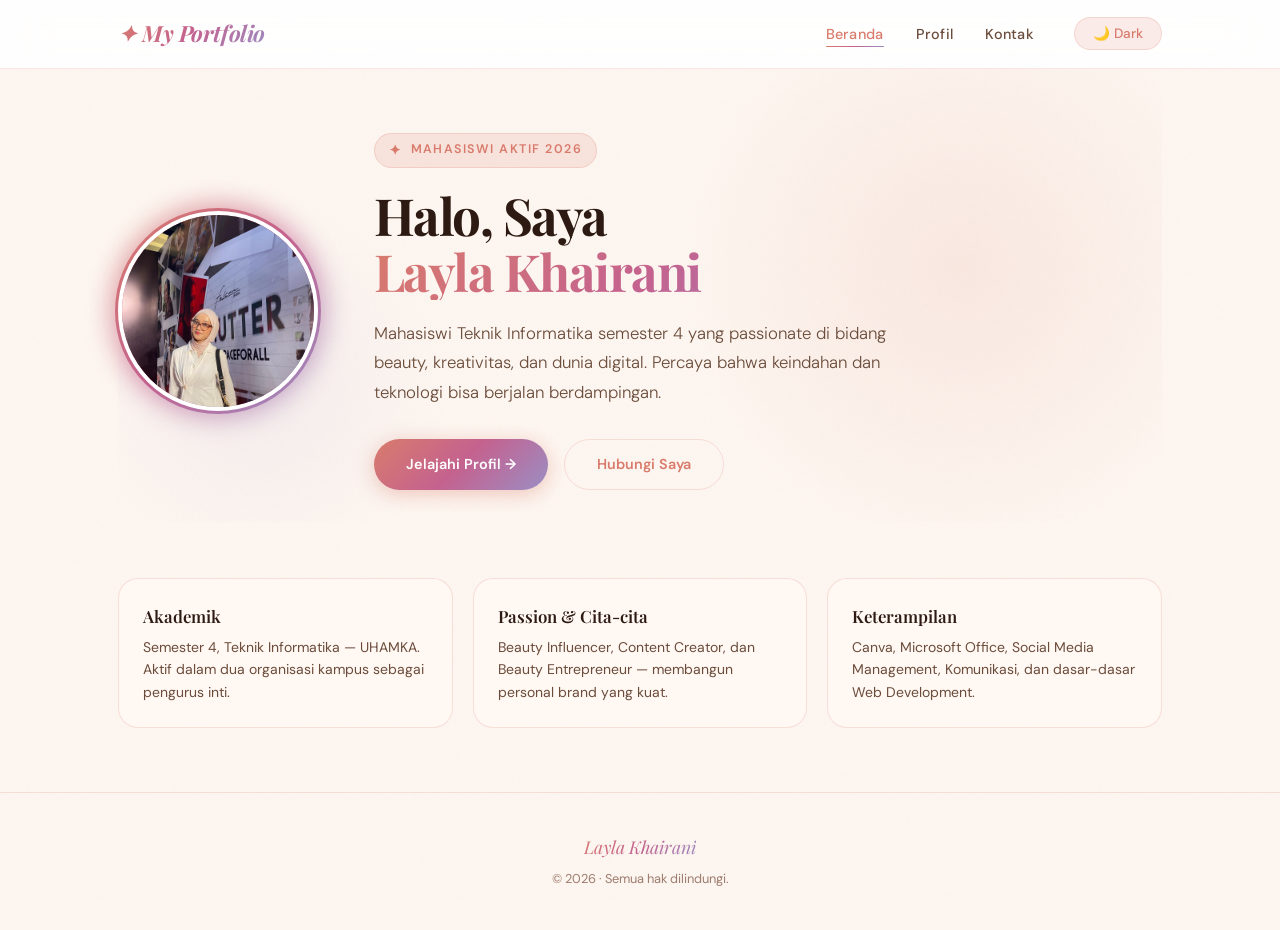
==== commit 905cafcf: "Update index.html" ====
--- a/index.html
+++ b/index.html
@@ -10,7 +10,7 @@
   <body>
     <header>
       <div class="container header-container">
-        <a href="index.html" class="logo">✦ Layla Khairani</a>
+        <a href="index.html" class="logo">✦ My Portfolio</a>
         <nav>
           <ul class="nav-links">
             <li><a href="index.html" class="nav-link active">Beranda</a></li>
